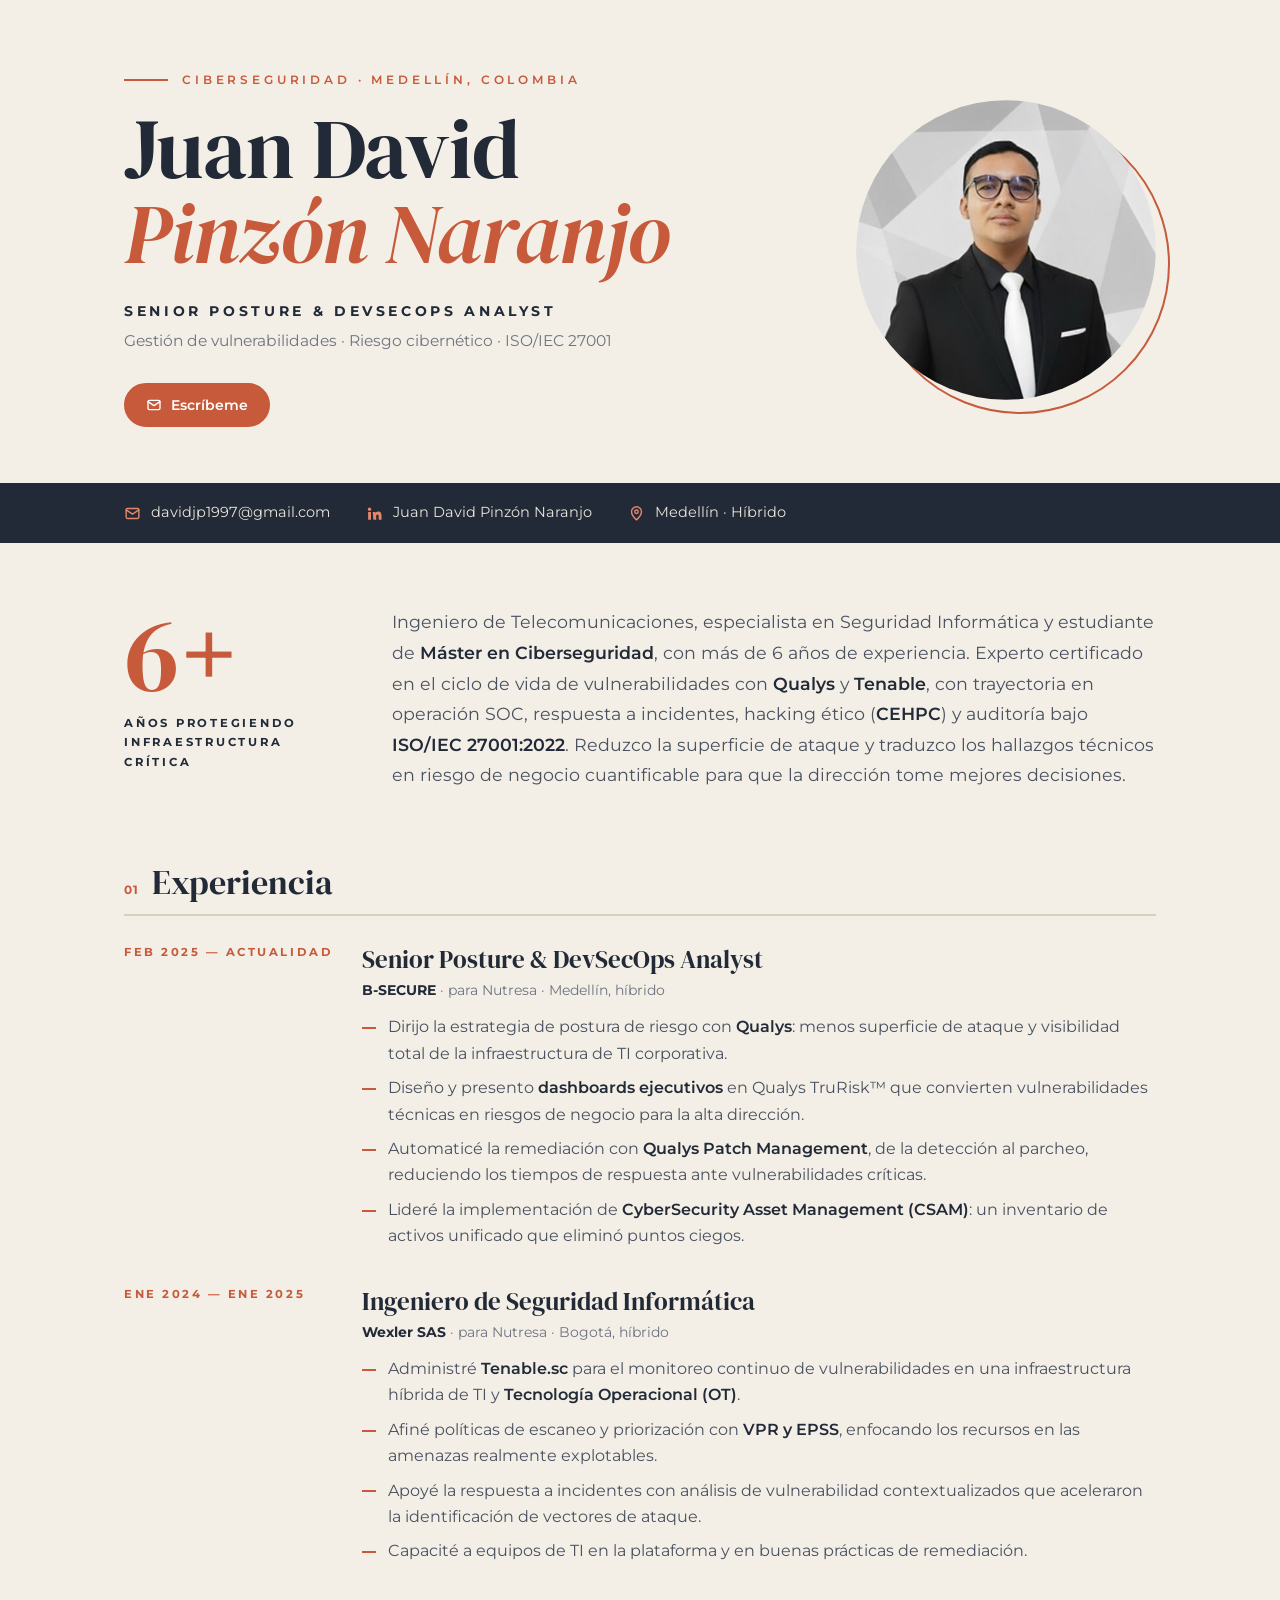
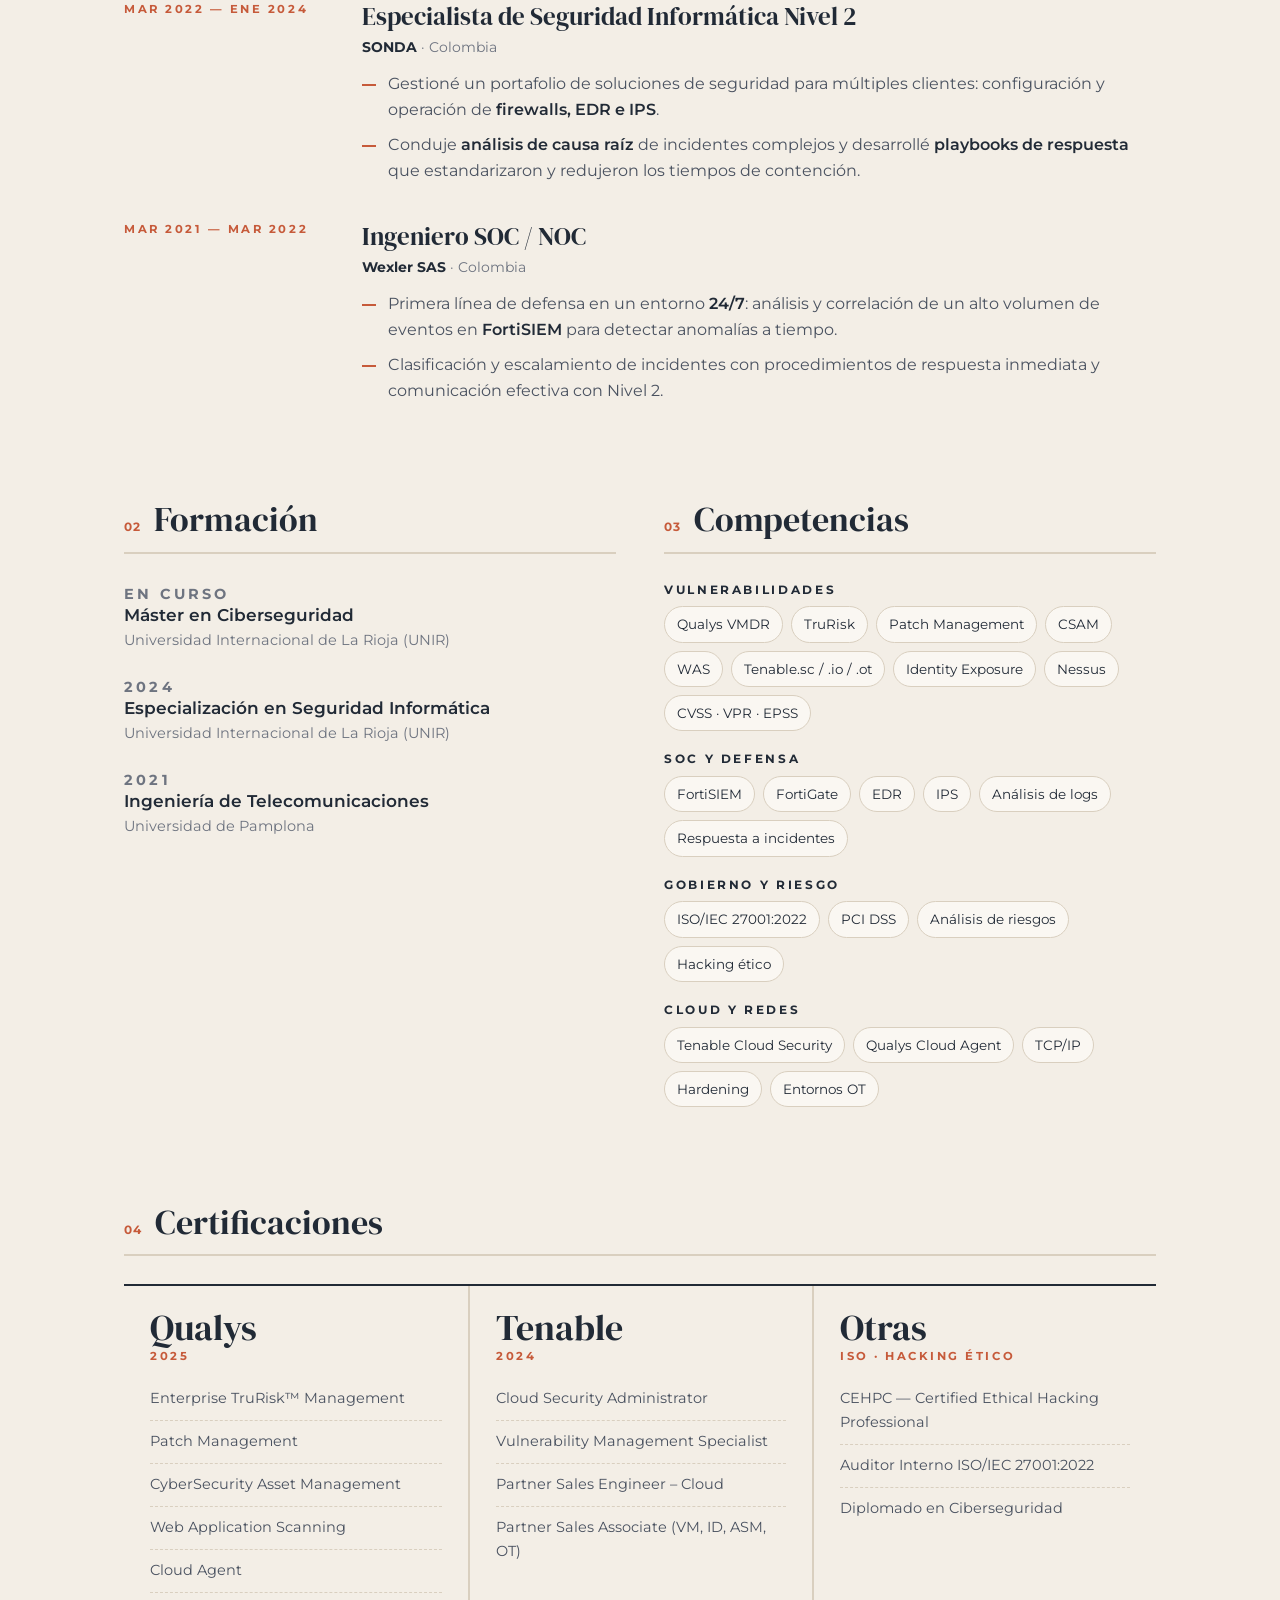
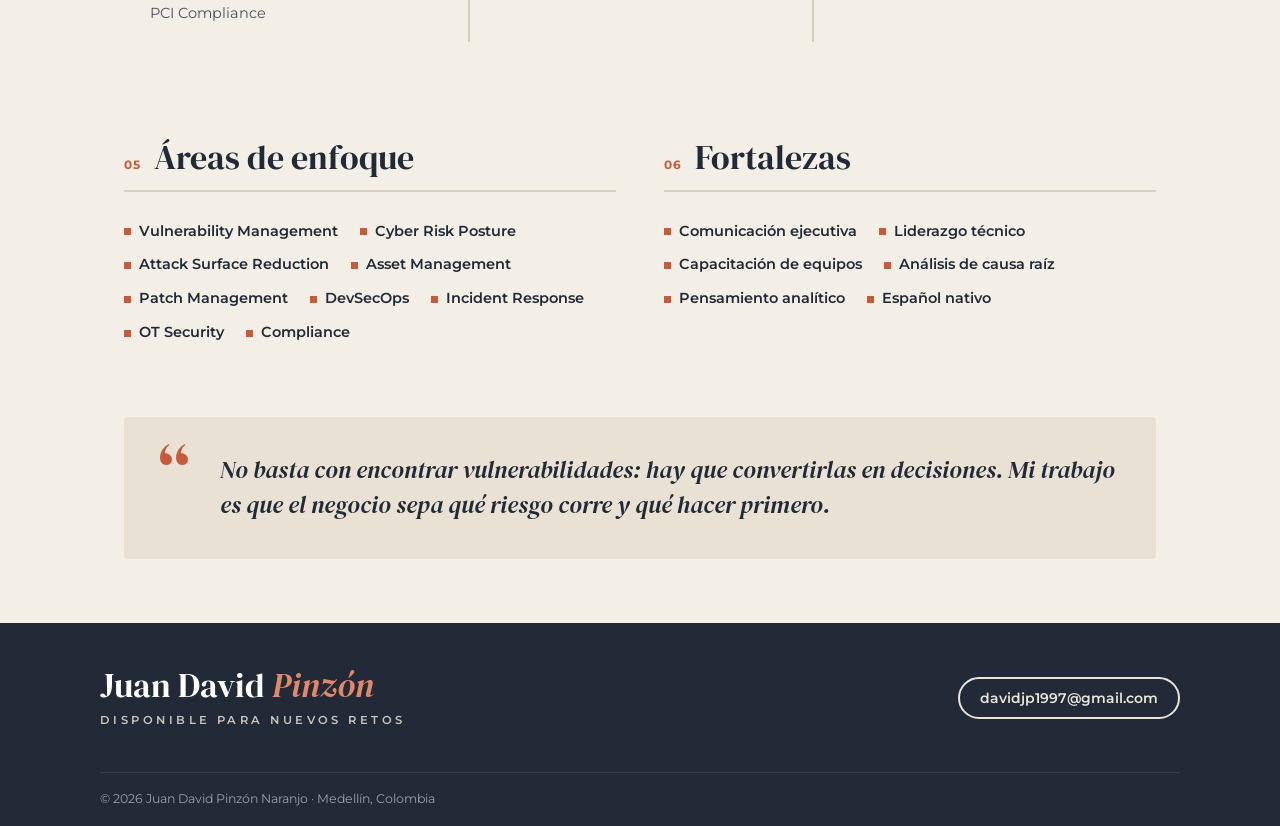
==== index.html @ d6aac6d5 "Publicar pagina personal (hoja de vida web) Co-Authored-By: Claude Opus 5.5 <noreply@anthropic.com> " ====
<!doctype html>
<html lang="es">
<head>
<meta charset="utf-8">
<meta name="viewport" content="width=device-width, initial-scale=1">
<meta http-equiv="Content-Security-Policy" content="default-src 'none'; style-src 'self'; font-src 'self'; img-src 'self'; base-uri 'none'; form-action 'none'; upgrade-insecure-requests">
<meta name="referrer" content="strict-origin-when-cross-origin">
<title>Juan David Pinzón Naranjo · Ciberseguridad</title>
<meta name="description" content="Senior Posture & DevSecOps Analyst en Medellín. Más de 6 años en gestión de vulnerabilidades con Qualys y Tenable, operación SOC, respuesta a incidentes e ISO/IEC 27001.">
<meta name="author" content="Juan David Pinzón Naranjo">
<link rel="canonical" href="https://jdpinzon1997.github.io/">
<meta property="og:type" content="profile">
<meta property="og:locale" content="es_CO">
<meta property="og:title" content="Juan David Pinzón Naranjo · Ciberseguridad">
<meta property="og:description" content="Senior Posture & DevSecOps Analyst · Gestión de vulnerabilidades, riesgo cibernético e ISO/IEC 27001.">
<meta property="og:url" content="https://jdpinzon1997.github.io/">
<meta property="og:image" content="https://jdpinzon1997.github.io/assets/og.jpg">
<meta property="og:image:width" content="1200">
<meta property="og:image:height" content="627">
<meta name="twitter:card" content="summary_large_image">
<meta name="theme-color" content="#212a36">
<link rel="icon" href="assets/favicon.svg" type="image/svg+xml">
<link rel="preload" href="assets/fonts/dm-serif-display-latin-400-normal.woff2" as="font" type="font/woff2" crossorigin>
<link rel="stylesheet" href="assets/styles.css">
</head>
<body>
<a class="skip" href="#contenido">Saltar al contenido</a>

<header class="hero">
  <div class="wrap hero-grid">
    <div>
      <p class="eyebrow">Ciberseguridad · Medellín, Colombia</p>
      <h1>Juan David <em>Pinzón Naranjo</em></h1>
      <p class="role">Senior Posture &amp; DevSecOps Analyst</p>
      <p class="focus">Gestión de vulnerabilidades · Riesgo cibernético · ISO/IEC 27001</p>
      <div class="actions">
        <a class="btn primary" href="mailto:davidjp1997@gmail.com">
          <svg viewBox="0 0 24 24" fill="none" stroke="currentColor" stroke-width="2" stroke-linecap="round" stroke-linejoin="round" aria-hidden="true"><rect x="3" y="5" width="18" height="14" rx="2"/><path d="m3 7 9 6 9-6"/></svg>
          Escríbeme
        </a>
      </div>
    </div>
    <div class="photo">
      <img src="assets/foto.jpg" width="480" height="480" alt="Fotografía de Juan David Pinzón Naranjo">
    </div>
  </div>
</header>

<div class="bar">
  <div class="wrap">
    <ul>
      <li><svg viewBox="0 0 24 24" fill="none" stroke="currentColor" stroke-width="2" stroke-linecap="round" stroke-linejoin="round" aria-hidden="true"><rect x="3" y="5" width="18" height="14" rx="2"/><path d="m3 7 9 6 9-6"/></svg><a href="mailto:davidjp1997@gmail.com">davidjp1997@gmail.com</a></li>
      <li><svg viewBox="0 0 24 24" fill="currentColor" aria-hidden="true"><path d="M4.98 3.5a2.5 2.5 0 1 1 0 5 2.5 2.5 0 0 1 0-5zM3 9.75h4v11H3zM9.5 9.75h3.8v1.5h.06c.53-1 1.83-2.06 3.77-2.06 4.03 0 4.77 2.65 4.77 6.1v5.46h-4v-4.84c0-1.16-.02-2.64-1.61-2.64-1.62 0-1.86 1.26-1.86 2.56v4.92h-4z"/></svg>Juan David Pinzón Naranjo</li>
      <li><svg viewBox="0 0 24 24" fill="none" stroke="currentColor" stroke-width="2" stroke-linecap="round" stroke-linejoin="round" aria-hidden="true"><path d="M12 21s-7-6.2-7-11.5a7 7 0 0 1 14 0C19 14.8 12 21 12 21z"/><circle cx="12" cy="9.5" r="2.5"/></svg>Medellín · Híbrido</li>
    </ul>
  </div>
</div>

<main id="contenido" class="wrap">
  <section class="intro" aria-label="Perfil">
    <div>
      <div class="stat-n">6<span>+</span></div>
      <div class="stat-l">Años protegiendo infraestructura crítica</div>
    </div>
    <p>Ingeniero de Telecomunicaciones, especialista en Seguridad Informática y estudiante de <strong>Máster en Ciberseguridad</strong>, con más de 6 años de experiencia. Experto certificado en el ciclo de vida de vulnerabilidades con <strong>Qualys</strong> y <strong>Tenable</strong>, con trayectoria en operación SOC, respuesta a incidentes, hacking ético (<strong>CEHPC</strong>) y auditoría bajo <strong>ISO/IEC 27001:2022</strong>. Reduzco la superficie de ataque y traduzco los hallazgos técnicos en riesgo de negocio cuantificable para que la dirección tome mejores decisiones.</p>
  </section>

  <section class="block" aria-labelledby="exp">
    <h2 class="sec-title" id="exp"><small>01</small>Experiencia</h2>
    <div class="timeline">
      <article class="job">
        <p class="kicker">Feb 2025 — Actualidad</p>
        <div>
          <h3>Senior Posture &amp; DevSecOps Analyst</h3>
          <p class="org"><strong>B-SECURE</strong> · para Nutresa · Medellín, híbrido</p>
          <ul>
            <li>Dirijo la estrategia de postura de riesgo con <strong>Qualys</strong>: menos superficie de ataque y visibilidad total de la infraestructura de TI corporativa.</li>
            <li>Diseño y presento <strong>dashboards ejecutivos</strong> en Qualys TruRisk™ que convierten vulnerabilidades técnicas en riesgos de negocio para la alta dirección.</li>
            <li>Automaticé la remediación con <strong>Qualys Patch Management</strong>, de la detección al parcheo, reduciendo los tiempos de respuesta ante vulnerabilidades críticas.</li>
            <li>Lideré la implementación de <strong>CyberSecurity Asset Management (CSAM)</strong>: un inventario de activos unificado que eliminó puntos ciegos.</li>
          </ul>
        </div>
      </article>
      <article class="job">
        <p class="kicker">Ene 2024 — Ene 2025</p>
        <div>
          <h3>Ingeniero de Seguridad Informática</h3>
          <p class="org"><strong>Wexler SAS</strong> · para Nutresa · Bogotá, híbrido</p>
          <ul>
            <li>Administré <strong>Tenable.sc</strong> para el monitoreo continuo de vulnerabilidades en una infraestructura híbrida de TI y <strong>Tecnología Operacional (OT)</strong>.</li>
            <li>Afiné políticas de escaneo y priorización con <strong>VPR y EPSS</strong>, enfocando los recursos en las amenazas realmente explotables.</li>
            <li>Apoyé la respuesta a incidentes con análisis de vulnerabilidad contextualizados que aceleraron la identificación de vectores de ataque.</li>
            <li>Capacité a equipos de TI en la plataforma y en buenas prácticas de remediación.</li>
          </ul>
        </div>
      </article>
      <article class="job">
        <p class="kicker">Mar 2022 — Ene 2024</p>
        <div>
          <h3>Especialista de Seguridad Informática Nivel 2</h3>
          <p class="org"><strong>SONDA</strong> · Colombia</p>
          <ul>
            <li>Gestioné un portafolio de soluciones de seguridad para múltiples clientes: configuración y operación de <strong>firewalls, EDR e IPS</strong>.</li>
            <li>Conduje <strong>análisis de causa raíz</strong> de incidentes complejos y desarrollé <strong>playbooks de respuesta</strong> que estandarizaron y redujeron los tiempos de contención.</li>
          </ul>
        </div>
      </article>
      <article class="job">
        <p class="kicker">Mar 2021 — Mar 2022</p>
        <div>
          <h3>Ingeniero SOC / NOC</h3>
          <p class="org"><strong>Wexler SAS</strong> · Colombia</p>
          <ul>
            <li>Primera línea de defensa en un entorno <strong>24/7</strong>: análisis y correlación de un alto volumen de eventos en <strong>FortiSIEM</strong> para detectar anomalías a tiempo.</li>
            <li>Clasificación y escalamiento de incidentes con procedimientos de respuesta inmediata y comunicación efectiva con Nivel 2.</li>
          </ul>
        </div>
      </article>
    </div>
  </section>

  <section class="block two">
    <div aria-labelledby="edu">
      <h2 class="sec-title" id="edu"><small>02</small>Formación</h2>
      <div class="edu">
        <div><p class="kicker">En curso</p><h3>Máster en Ciberseguridad</h3><p>Universidad Internacional de La Rioja (UNIR)</p></div>
        <div><p class="kicker">2024</p><h3>Especialización en Seguridad Informática</h3><p>Universidad Internacional de La Rioja (UNIR)</p></div>
        <div><p class="kicker">2021</p><h3>Ingeniería de Telecomunicaciones</h3><p>Universidad de Pamplona</p></div>
      </div>
    </div>
    <div aria-labelledby="comp">
      <h2 class="sec-title" id="comp"><small>03</small>Competencias</h2>
      <div class="skills">
        <div><h3>Vulnerabilidades</h3><ul class="chips"><li>Qualys VMDR</li><li>TruRisk</li><li>Patch Management</li><li>CSAM</li><li>WAS</li><li>Tenable.sc / .io / .ot</li><li>Identity Exposure</li><li>Nessus</li><li>CVSS · VPR · EPSS</li></ul></div>
        <div><h3>SOC y defensa</h3><ul class="chips"><li>FortiSIEM</li><li>FortiGate</li><li>EDR</li><li>IPS</li><li>Análisis de logs</li><li>Respuesta a incidentes</li></ul></div>
        <div><h3>Gobierno y riesgo</h3><ul class="chips"><li>ISO/IEC 27001:2022</li><li>PCI DSS</li><li>Análisis de riesgos</li><li>Hacking ético</li></ul></div>
        <div><h3>Cloud y redes</h3><ul class="chips"><li>Tenable Cloud Security</li><li>Qualys Cloud Agent</li><li>TCP/IP</li><li>Hardening</li><li>Entornos OT</li></ul></div>
      </div>
    </div>
  </section>

  <section class="block" aria-labelledby="cert">
    <h2 class="sec-title" id="cert"><small>04</small>Certificaciones</h2>
    <div class="certs">
      <div class="cert"><h3>Qualys</h3><p class="kicker">2025</p><ul><li>Enterprise TruRisk™ Management</li><li>Patch Management</li><li>CyberSecurity Asset Management</li><li>Web Application Scanning</li><li>Cloud Agent</li><li>PCI Compliance</li></ul></div>
      <div class="cert"><h3>Tenable</h3><p class="kicker">2024</p><ul><li>Cloud Security Administrator</li><li>Vulnerability Management Specialist</li><li>Partner Sales Engineer – Cloud</li><li>Partner Sales Associate (VM, ID, ASM, OT)</li></ul></div>
      <div class="cert"><h3>Otras</h3><p class="kicker">ISO · Hacking ético</p><ul><li>CEHPC — Certified Ethical Hacking Professional</li><li>Auditor Interno ISO/IEC 27001:2022</li><li>Diplomado en Ciberseguridad</li></ul></div>
    </div>
  </section>

  <section class="block two">
    <div aria-labelledby="focus">
      <h2 class="sec-title" id="focus"><small>05</small>Áreas de enfoque</h2>
      <ul class="tags"><li>Vulnerability Management</li><li>Cyber Risk Posture</li><li>Attack Surface Reduction</li><li>Asset Management</li><li>Patch Management</li><li>DevSecOps</li><li>Incident Response</li><li>OT Security</li><li>Compliance</li></ul>
    </div>
    <div aria-labelledby="str">
      <h2 class="sec-title" id="str"><small>06</small>Fortalezas</h2>
      <ul class="tags"><li>Comunicación ejecutiva</li><li>Liderazgo técnico</li><li>Capacitación de equipos</li><li>Análisis de causa raíz</li><li>Pensamiento analítico</li><li>Español nativo</li></ul>
    </div>
  </section>

  <blockquote class="quote">
    <p>No basta con encontrar vulnerabilidades: hay que convertirlas en decisiones. Mi trabajo es que el negocio sepa qué riesgo corre y qué hacer primero.</p>
  </blockquote>
</main>

<footer>
  <div class="wrap foot">
    <div>
      <p class="foot-name">Juan David <em>Pinzón</em></p>
      <p class="foot-tag">Disponible para nuevos retos</p>
    </div>
    <a class="btn" href="mailto:davidjp1997@gmail.com">davidjp1997@gmail.com</a>
  </div>
  <div class="wrap legal">© 2026 Juan David Pinzón Naranjo · Medellín, Colombia</div>
</footer>
</body>
</html>
---- assets/styles.css ----
@font-face { font-family: "DM Serif Display"; font-style: normal; font-weight: 400; font-display: swap; src: url("fonts/dm-serif-display-latin-400-normal.woff2") format("woff2"); }
@font-face { font-family: "DM Serif Display"; font-style: italic; font-weight: 400; font-display: swap; src: url("fonts/dm-serif-display-latin-400-italic.woff2") format("woff2"); }
@font-face { font-family: "Montserrat"; font-style: normal; font-weight: 400; font-display: swap; src: url("fonts/montserrat-latin-400-normal.woff2") format("woff2"); }
@font-face { font-family: "Montserrat"; font-style: normal; font-weight: 500; font-display: swap; src: url("fonts/montserrat-latin-500-normal.woff2") format("woff2"); }
@font-face { font-family: "Montserrat"; font-style: normal; font-weight: 600; font-display: swap; src: url("fonts/montserrat-latin-600-normal.woff2") format("woff2"); }
@font-face { font-family: "Montserrat"; font-style: normal; font-weight: 700; font-display: swap; src: url("fonts/montserrat-latin-700-normal.woff2") format("woff2"); }

:root {
  --bg: #f3eee6;
  --bg-alt: #e9e1d4;
  --ink: #212a36;
  --ink-soft: #4a5260;
  --muted: #6e7480;
  --accent: #c65a3a;
  --accent-ink: #a8452a;
  --line: #d9cfbf;
  --card: #faf7f2;
  --serif: "DM Serif Display", Georgia, "Times New Roman", serif;
  --sans: "Montserrat", system-ui, -apple-system, "Segoe UI", Roboto, sans-serif;
  color-scheme: light;
}

*, *::before, *::after { box-sizing: border-box; }
html { scroll-behavior: smooth; -webkit-text-size-adjust: 100%; }
@media (prefers-reduced-motion: reduce) { html { scroll-behavior: auto; } }
body { margin: 0; background: var(--bg); color: var(--ink-soft); font: 400 16px/1.65 var(--sans); }
img { max-width: 100%; display: block; }
a { color: var(--accent-ink); text-underline-offset: 3px; }
a:focus-visible, .btn:focus-visible { outline: 3px solid var(--accent); outline-offset: 3px; border-radius: 4px; }
strong { color: var(--ink); font-weight: 600; }

.skip { position: absolute; left: -9999px; top: 0; background: var(--ink); color: #fff; padding: 10px 16px; z-index: 10; }
.skip:focus { left: 16px; top: 16px; }

.wrap { max-width: 1080px; margin: 0 auto; padding: 0 24px; }

.eyebrow { display: flex; align-items: center; gap: 14px; margin: 0 0 18px; color: var(--accent); font: 600 12px/1.4 var(--sans); letter-spacing: .32em; text-transform: uppercase; }
.eyebrow::before { content: ""; width: 44px; height: 2px; background: var(--accent); flex: none; }
.kicker { color: var(--accent); font: 700 11.5px/1.4 var(--sans); letter-spacing: .22em; text-transform: uppercase; margin: 0 0 4px; }

/* Header */
.hero { padding: 72px 0 56px; }
.hero-grid { display: grid; grid-template-columns: 1fr 300px; gap: 48px; align-items: center; }
.hero h1 { margin: 0; font: 400 clamp(46px, 7.5vw, 84px)/1 var(--serif); color: var(--ink); letter-spacing: -.01em; }
.hero h1 em { display: block; font-style: italic; color: var(--accent); }
.role { margin: 26px 0 6px; color: var(--ink); font: 700 14px/1.5 var(--sans); letter-spacing: .26em; text-transform: uppercase; }
.focus { margin: 0 0 30px; color: var(--muted); font-size: 15.5px; }
.actions { display: flex; flex-wrap: wrap; gap: 12px; }
.btn { display: inline-flex; align-items: center; gap: 9px; padding: 12px 20px; border-radius: 999px; font: 600 14px/1 var(--sans); text-decoration: none; border: 2px solid var(--ink); color: var(--ink); background: transparent; transition: background .15s, color .15s; }
.btn:hover { background: var(--ink); color: var(--bg); }
.btn.primary { background: var(--accent); border-color: var(--accent); color: #fff; }
.btn.primary:hover { background: var(--accent-ink); border-color: var(--accent-ink); }
.btn svg { width: 16px; height: 16px; flex: none; }

.photo { position: relative; justify-self: end; width: 100%; max-width: 300px; aspect-ratio: 1; }
.photo::before { content: ""; position: absolute; inset: 14px -14px -14px 14px; border: 2px solid var(--accent); border-radius: 50%; }
.photo img { position: relative; width: 100%; height: 100%; aspect-ratio: 1; object-fit: cover; transform: scale(1.04); clip-path: circle(48%); }

/* Contact bar */
.bar { background: var(--ink); color: #e9e4dc; }
.bar ul { list-style: none; margin: 0; padding: 18px 0; display: flex; flex-wrap: wrap; gap: 14px 36px; font-size: 14.5px; }
.bar li { display: flex; align-items: center; gap: 10px; }
.bar svg { width: 17px; height: 17px; color: #e3876a; flex: none; }
.bar a { color: inherit; text-decoration: none; }
.bar a:hover { text-decoration: underline; }

/* Intro */
.intro { display: grid; grid-template-columns: 220px 1fr; gap: 48px; padding: 64px 0 24px; align-items: start; }
.stat-n { font: 400 104px/0.9 var(--serif); color: var(--accent); }
.stat-n span { font-family: var(--sans); font-weight: 300; }
.stat-l { margin-top: 12px; color: var(--ink); font: 700 11.5px/1.7 var(--sans); letter-spacing: .24em; text-transform: uppercase; }
.intro p { margin: 0; font-size: 17.5px; line-height: 1.75; }

/* Sections */
section.block { padding: 48px 0; }
.sec-title { display: flex; align-items: baseline; gap: 12px; margin: 0 0 28px; padding-bottom: 12px; border-bottom: 2px solid var(--line); font: 400 34px/1.15 var(--serif); color: var(--ink); }
.sec-title small { color: var(--accent); font: 700 12px/1 var(--sans); letter-spacing: .12em; }

.timeline { display: grid; gap: 36px; }
.job { display: grid; grid-template-columns: 210px 1fr; gap: 28px; }
.job h3 { margin: 0; font: 400 25px/1.25 var(--serif); color: var(--ink); }
.org { margin: 4px 0 12px; font-size: 14px; color: var(--muted); }
.org strong { font-weight: 700; }
.job ul { margin: 0; padding: 0; list-style: none; display: grid; gap: 8px; }
.job li { position: relative; padding-left: 26px; }
.job li::before { content: ""; position: absolute; left: 0; top: .8em; width: 14px; height: 2px; background: var(--accent); }

.two { display: grid; grid-template-columns: 1fr 1fr; gap: 48px; }
.edu { display: grid; gap: 22px; }
.edu h3 { margin: 0; font: 600 17px/1.35 var(--sans); color: var(--ink); }
.edu p { margin: 2px 0 0; color: var(--muted); font-size: 14.5px; }

.skills { display: grid; gap: 20px; }
.skills h3 { margin: 0 0 8px; color: var(--ink); font: 700 12px/1.4 var(--sans); letter-spacing: .22em; text-transform: uppercase; }
.chips { display: flex; flex-wrap: wrap; gap: 8px; margin: 0; padding: 0; list-style: none; }
.chips li { padding: 6px 12px; border: 1px solid var(--line); border-radius: 999px; background: var(--card); font-size: 13.5px; color: var(--ink); }

.certs { display: grid; grid-template-columns: repeat(3, 1fr); border-top: 2px solid var(--ink); }
.cert { padding: 22px 26px 8px; }
.cert + .cert { border-left: 2px solid var(--line); }
.cert h3 { margin: 0; font: 400 36px/1.1 var(--serif); color: var(--ink); }
.cert ul { margin: 14px 0 0; padding: 0; list-style: none; }
.cert li { padding: 9px 0; border-bottom: 1px dashed var(--line); font-size: 14.5px; }
.cert li:last-child { border-bottom: 0; }

.tags { display: flex; flex-wrap: wrap; gap: 10px 22px; margin: 0; padding: 0; list-style: none; }
.tags li { display: flex; align-items: center; gap: 8px; color: var(--ink); font-weight: 600; font-size: 14.5px; }
.tags li::before { content: ""; width: 7px; height: 7px; background: var(--accent); flex: none; }

.quote { margin: 24px 0 0; padding: 36px 40px 36px 96px; background: var(--bg-alt); position: relative; border-radius: 4px; }
.quote::before { content: "\201C"; position: absolute; left: 34px; top: 18px; font: 400 76px/1 var(--serif); color: var(--accent); }
.quote p { margin: 0; font: italic 400 24px/1.45 var(--serif); color: var(--ink); }

/* Footer */
footer { margin-top: 64px; background: var(--ink); color: #c9c4bc; }
.foot { display: flex; flex-wrap: wrap; justify-content: space-between; align-items: center; gap: 24px; padding: 44px 0; }
.foot-name { margin: 0; font: 400 34px/1.1 var(--serif); color: #fff; }
.foot-name em { color: #e3876a; }
.foot-tag { margin: 8px 0 0; font: 600 11.5px/1.4 var(--sans); letter-spacing: .3em; text-transform: uppercase; }
.foot .btn { border-color: #e9e4dc; color: #e9e4dc; }
.foot .btn:hover { background: #e9e4dc; color: var(--ink); }
.legal { border-top: 1px solid #36404e; padding: 16px 0; font-size: 12.5px; color: #9aa0a9; }

/* Responsive */
@media (max-width: 860px) {
  .hero { padding: 40px 0 44px; }
  .hero-grid { grid-template-columns: 1fr; gap: 40px; }
  .photo { justify-self: start; max-width: 230px; order: -1; }
  .intro { grid-template-columns: 1fr; gap: 20px; padding-top: 44px; }
  .stat-n { font-size: 84px; }
  .job { grid-template-columns: 1fr; gap: 6px; }
  .two { grid-template-columns: 1fr; gap: 40px; }
  .certs { grid-template-columns: 1fr; }
  .cert { padding: 22px 0 8px; }
  .cert + .cert { border-left: 0; border-top: 2px solid var(--line); }
}
@media (max-width: 520px) {
  .wrap { padding: 0 16px; }
  .eyebrow { letter-spacing: .2em; font-size: 11px; }
  .role { letter-spacing: .16em; font-size: 12.5px; }
  .intro p { font-size: 16.5px; }
  .sec-title { font-size: 29px; }
  .quote { padding: 70px 22px 26px; }
  .quote::before { left: 20px; top: 14px; }
  .quote p { font-size: 20px; }
  .btn { padding: 11px 16px; }
}

@media print {
  .actions, .skip, .foot .btn { display: none; }
  body { background: #fff; }
}
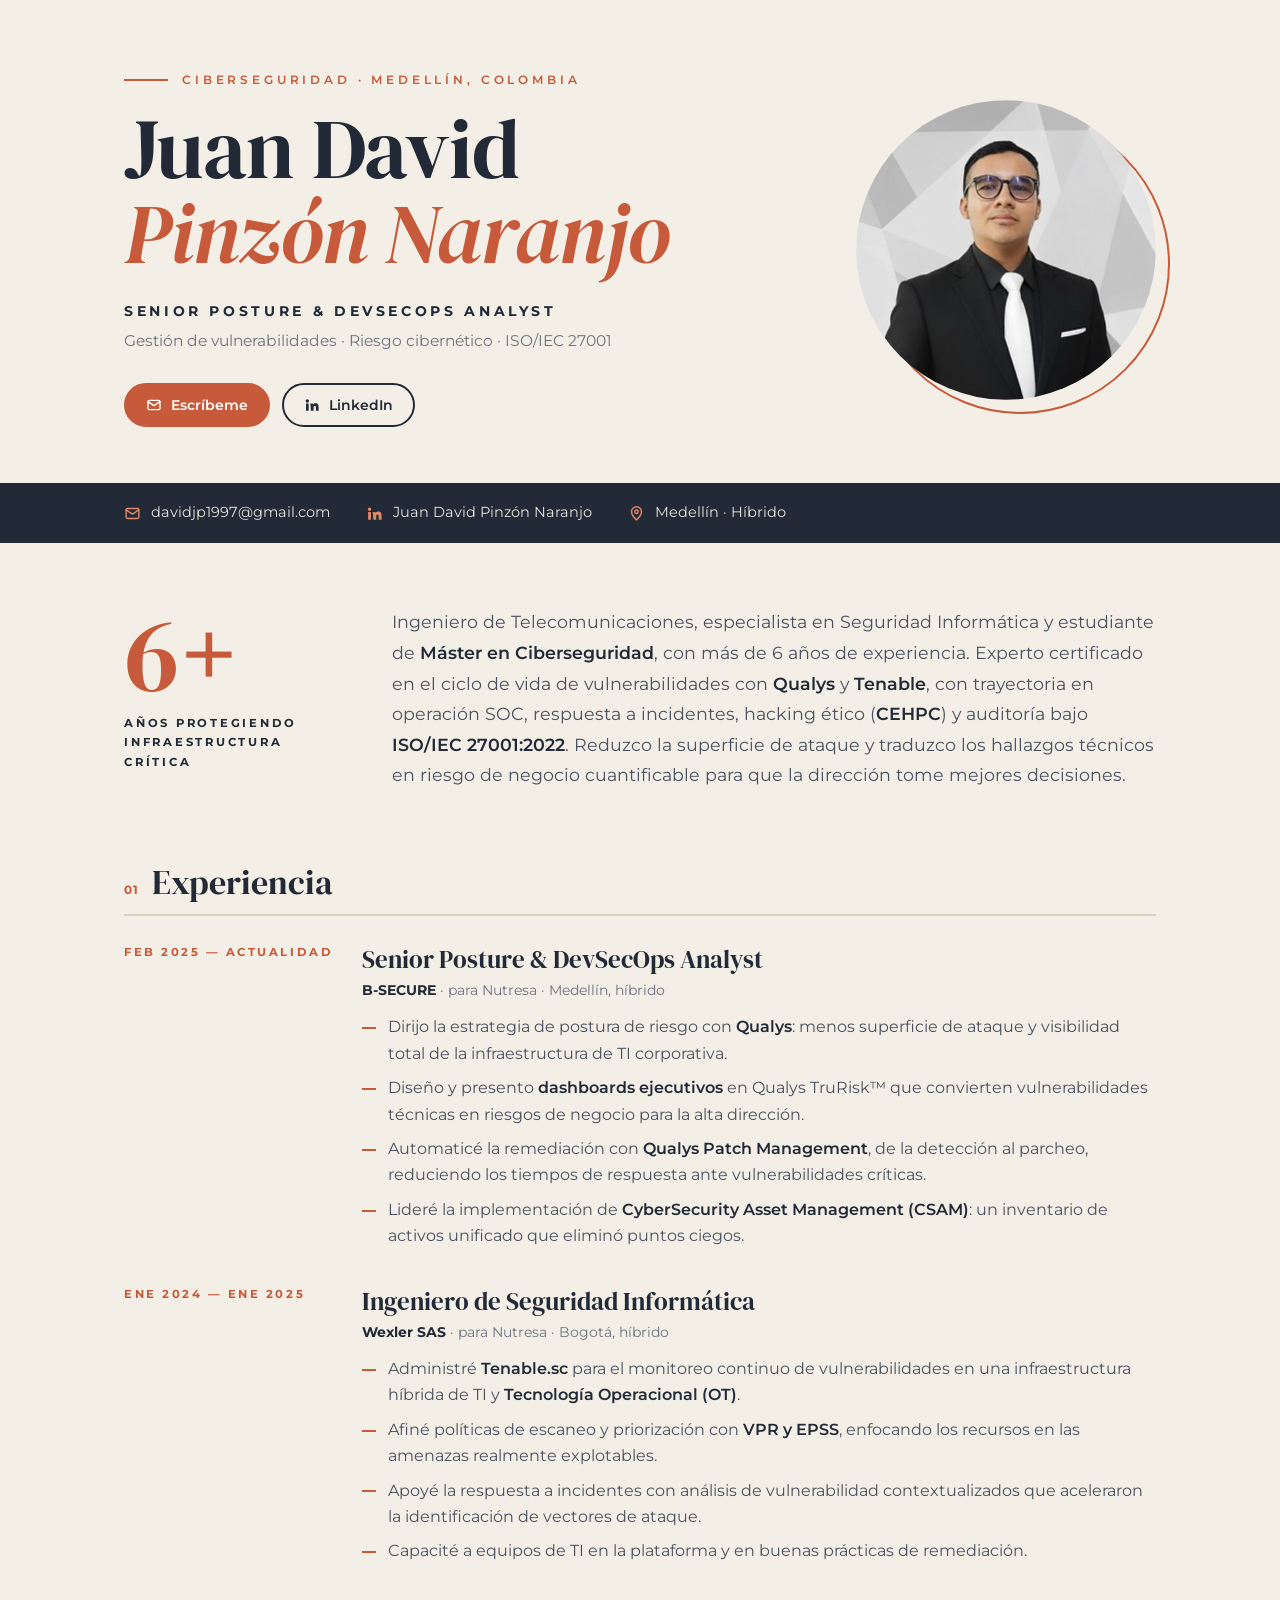
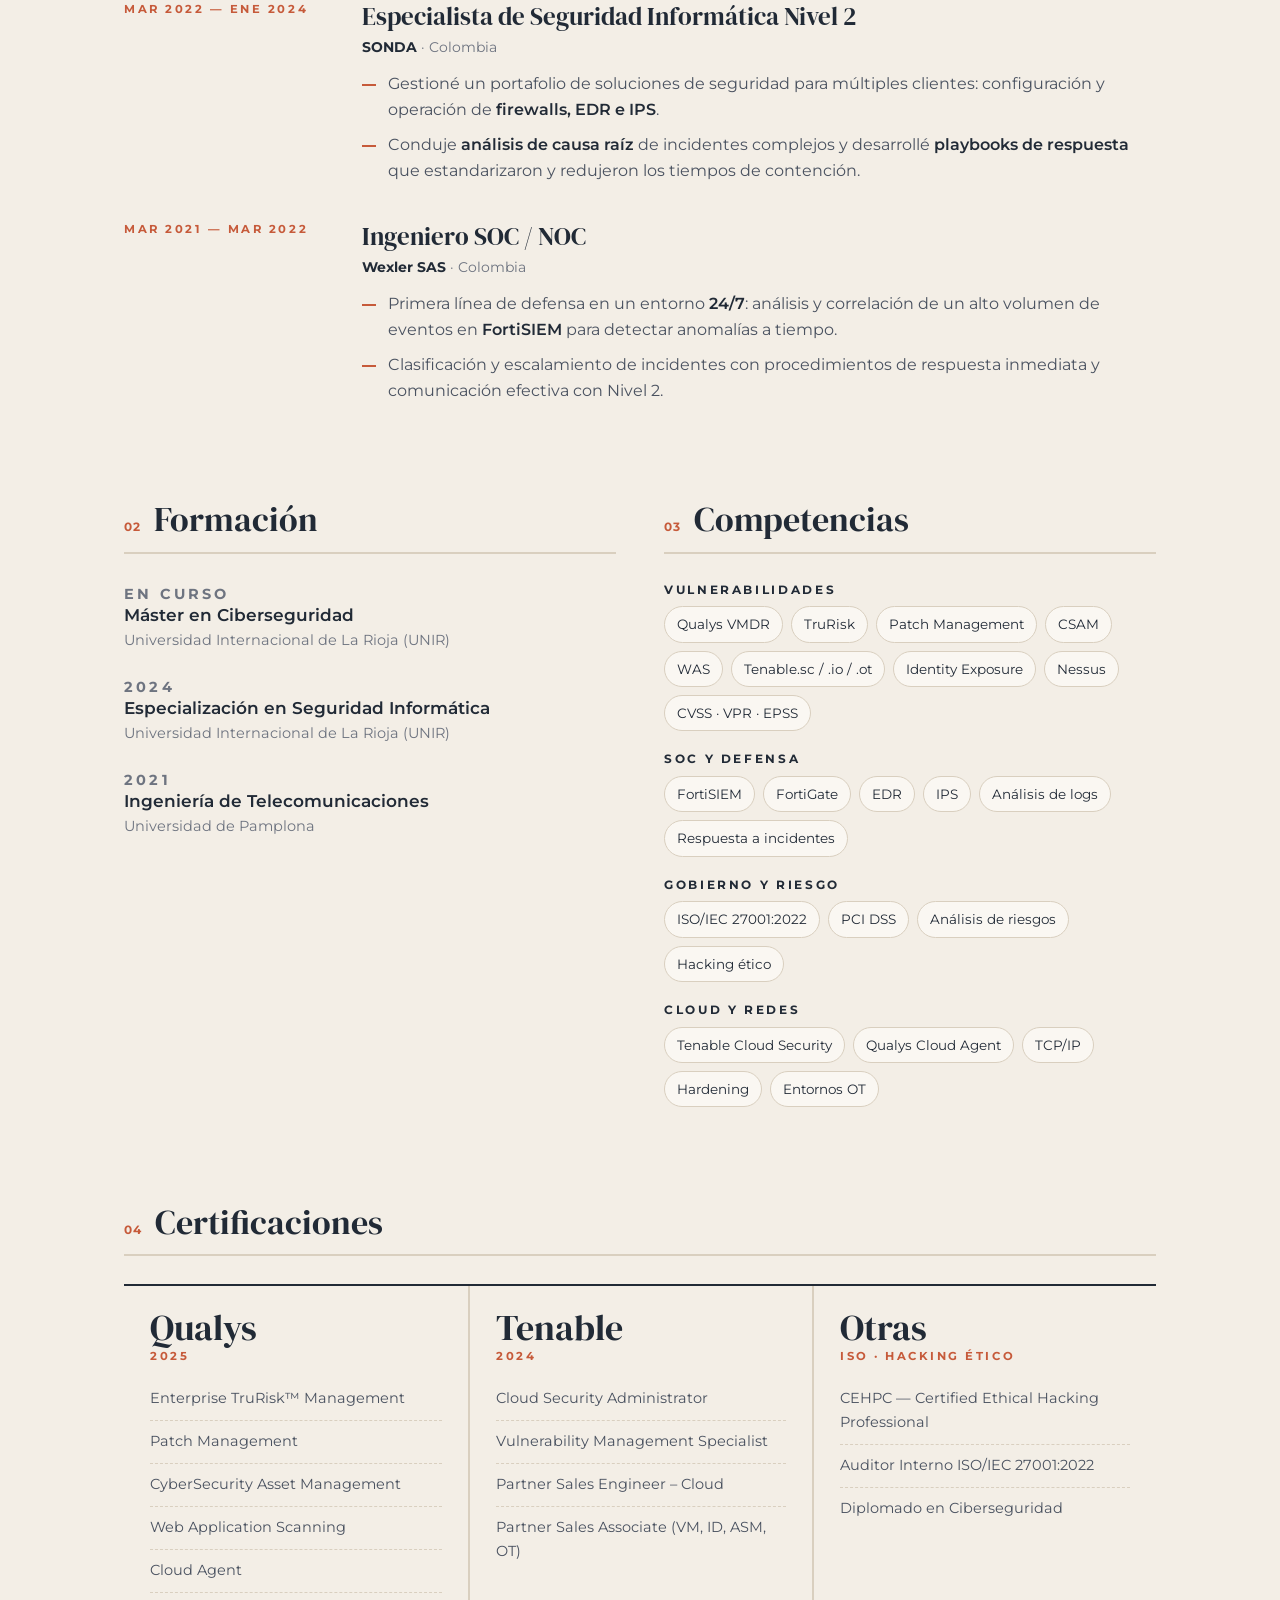
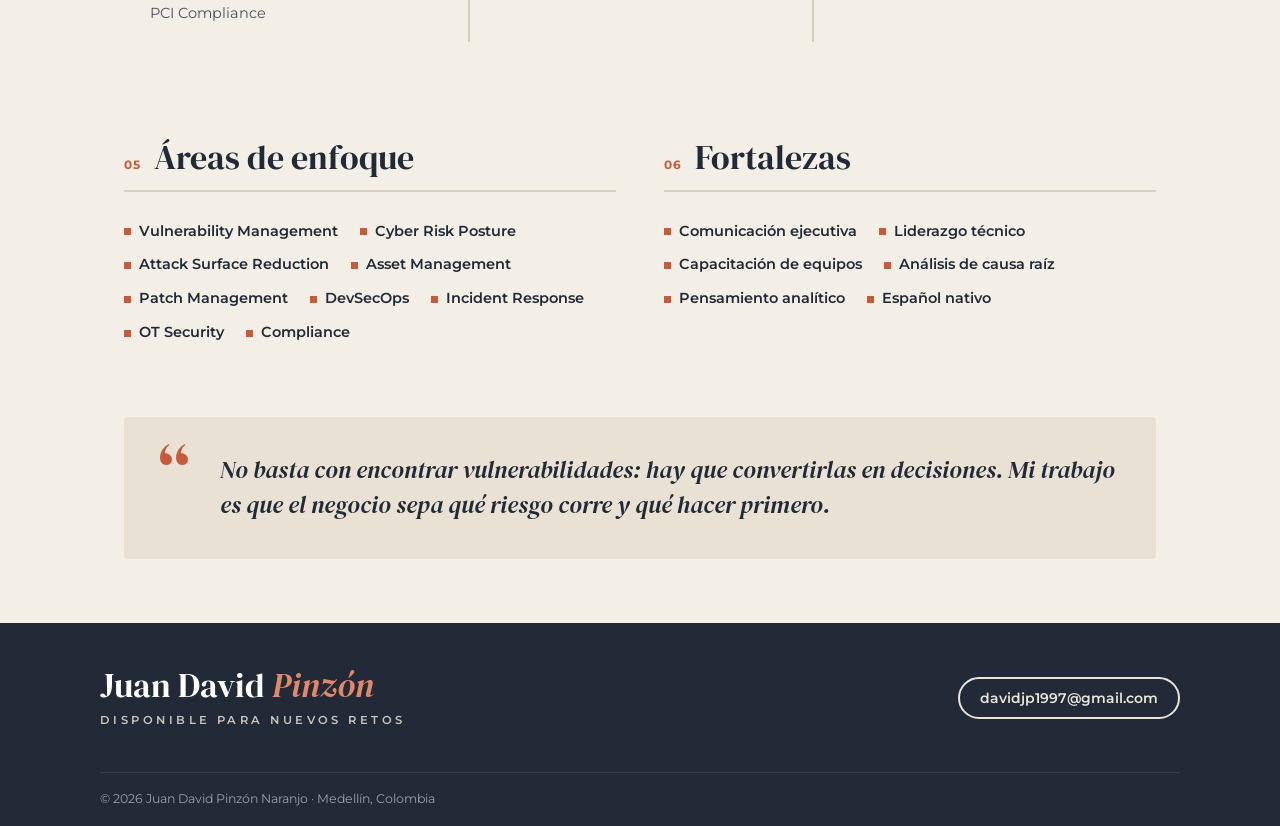
==== commit cf8979ef: "Agregar enlace a LinkedIn Co-Authored-By: Claude Opus 5.5 <noreply@anthropic.com> Claude-Session: ht" ====
--- a/index.html
+++ b/index.html
@@ -38,6 +38,10 @@
           <svg viewBox="0 0 24 24" fill="none" stroke="currentColor" stroke-width="2" stroke-linecap="round" stroke-linejoin="round" aria-hidden="true"><rect x="3" y="5" width="18" height="14" rx="2"/><path d="m3 7 9 6 9-6"/></svg>
           Escríbeme
         </a>
+        <a class="btn" href="https://www.linkedin.com/in/juan-david-pinz%C3%B3n-naranjo-0830061b0" rel="noopener noreferrer" target="_blank">
+          <svg viewBox="0 0 24 24" fill="currentColor" aria-hidden="true"><path d="M4.98 3.5a2.5 2.5 0 1 1 0 5 2.5 2.5 0 0 1 0-5zM3 9.75h4v11H3zM9.5 9.75h3.8v1.5h.06c.53-1 1.83-2.06 3.77-2.06 4.03 0 4.77 2.65 4.77 6.1v5.46h-4v-4.84c0-1.16-.02-2.64-1.61-2.64-1.62 0-1.86 1.26-1.86 2.56v4.92h-4z"/></svg>
+          LinkedIn
+        </a>
       </div>
     </div>
     <div class="photo">
@@ -50,7 +54,7 @@
   <div class="wrap">
     <ul>
       <li><svg viewBox="0 0 24 24" fill="none" stroke="currentColor" stroke-width="2" stroke-linecap="round" stroke-linejoin="round" aria-hidden="true"><rect x="3" y="5" width="18" height="14" rx="2"/><path d="m3 7 9 6 9-6"/></svg><a href="mailto:davidjp1997@gmail.com">davidjp1997@gmail.com</a></li>
-      <li><svg viewBox="0 0 24 24" fill="currentColor" aria-hidden="true"><path d="M4.98 3.5a2.5 2.5 0 1 1 0 5 2.5 2.5 0 0 1 0-5zM3 9.75h4v11H3zM9.5 9.75h3.8v1.5h.06c.53-1 1.83-2.06 3.77-2.06 4.03 0 4.77 2.65 4.77 6.1v5.46h-4v-4.84c0-1.16-.02-2.64-1.61-2.64-1.62 0-1.86 1.26-1.86 2.56v4.92h-4z"/></svg>Juan David Pinzón Naranjo</li>
+      <li><svg viewBox="0 0 24 24" fill="currentColor" aria-hidden="true"><path d="M4.98 3.5a2.5 2.5 0 1 1 0 5 2.5 2.5 0 0 1 0-5zM3 9.75h4v11H3zM9.5 9.75h3.8v1.5h.06c.53-1 1.83-2.06 3.77-2.06 4.03 0 4.77 2.65 4.77 6.1v5.46h-4v-4.84c0-1.16-.02-2.64-1.61-2.64-1.62 0-1.86 1.26-1.86 2.56v4.92h-4z"/></svg><a href="https://www.linkedin.com/in/juan-david-pinz%C3%B3n-naranjo-0830061b0" rel="noopener noreferrer" target="_blank">Juan David Pinzón Naranjo</a></li>
       <li><svg viewBox="0 0 24 24" fill="none" stroke="currentColor" stroke-width="2" stroke-linecap="round" stroke-linejoin="round" aria-hidden="true"><path d="M12 21s-7-6.2-7-11.5a7 7 0 0 1 14 0C19 14.8 12 21 12 21z"/><circle cx="12" cy="9.5" r="2.5"/></svg>Medellín · Híbrido</li>
     </ul>
   </div>
